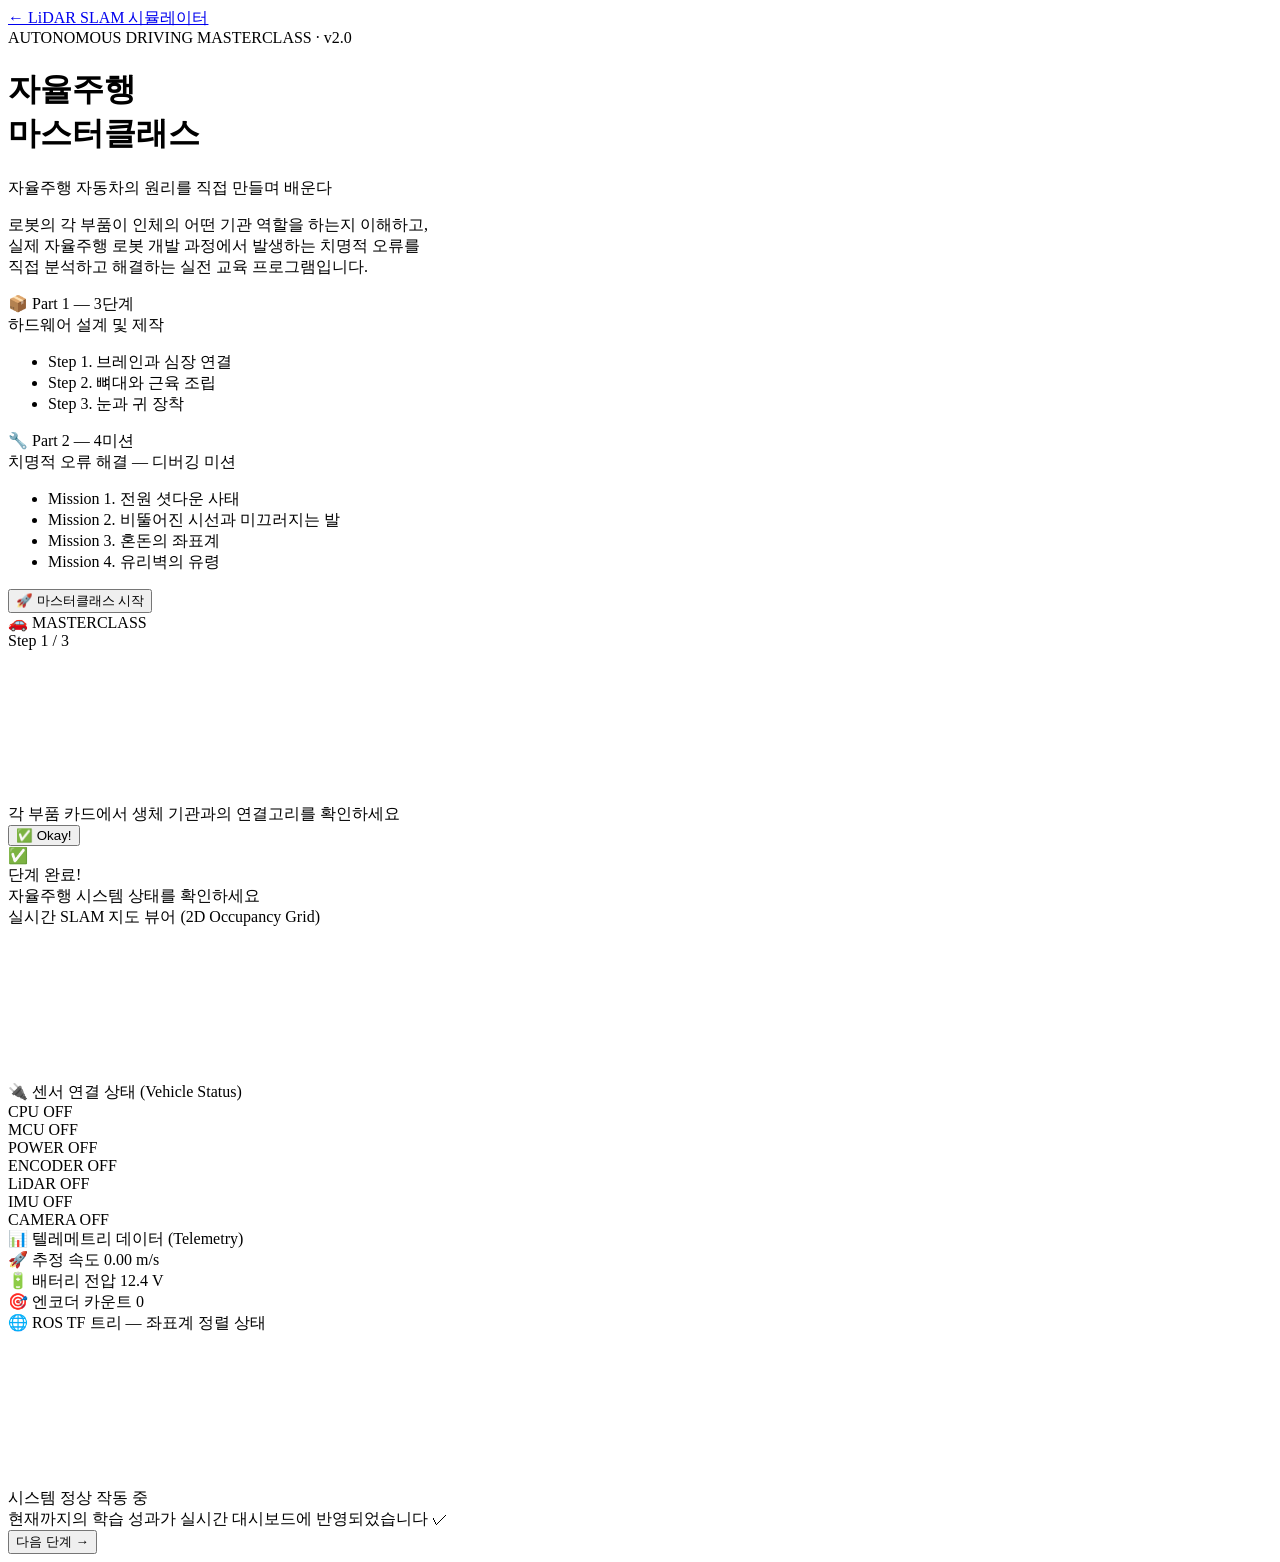
==== masterclass.html @ acd0f4ce "Add files via upload" ====
<!DOCTYPE html>
<html lang="ko">
<head>
  <meta charset="UTF-8" />
  <meta name="viewport" content="width=device-width, initial-scale=1.0" />
  <title>자율주행 마스터클래스 | 하드웨어 설계 & 디버깅 미션</title>
  <meta name="description" content="단계별 하드웨어 조립과 치명적 오류 해결 미션으로 자율주행 기술의 원리를 체험하는 교육 프로그램" />
  <link rel="preconnect" href="https://fonts.googleapis.com" />
  <link rel="preconnect" href="https://fonts.gstatic.com" crossorigin />
  <link href="https://fonts.googleapis.com/css2?family=Orbitron:wght@400;700;900&family=JetBrains+Mono:wght@400;600&family=Noto+Sans+KR:wght@300;400;500;700&display=swap" rel="stylesheet" />
  <link rel="stylesheet" href="css/masterclass.css" />
</head>
<body>

<!-- ★ 스캔라인 오버레이 (사이버펑크 효과) -->
<div class="mc-scanlines"></div>

<!-- ══════════════════════════════════════════════════════════
     SCREEN 1: 인트로 화면
     ══════════════════════════════════════════════════════════ -->
<div id="screen-intro" class="mc-screen active">

  <!-- 기존 시뮬레이터로 돌아가기 -->
  <a href="index.html" class="back-to-sim" title="LiDAR SLAM 시뮬레이터로 돌아가기">
    ← LiDAR SLAM 시뮬레이터
  </a>

  <!-- 배경 그리드 -->
  <div class="intro-bg-grid"></div>

  <!-- 메인 콘텐츠 -->
  <div class="intro-content">
    <div class="intro-badge">AUTONOMOUS DRIVING MASTERCLASS · v2.0</div>

    <h1 class="intro-title mc-glitch">
      자율주행<br>마스터클래스
    </h1>
    <div class="intro-subtitle">자율주행 자동차의 원리를 직접 만들며 배운다</div>
    <p class="intro-desc">
      로봇의 각 부품이 인체의 어떤 기관 역할을 하는지 이해하고,<br>
      실제 자율주행 로봇 개발 과정에서 발생하는 치명적 오류를<br>
      직접 분석하고 해결하는 실전 교육 프로그램입니다.
    </p>

    <!-- 프로그램 구조 카드 -->
    <div class="intro-structure">
      <div class="intro-part-card">
        <div class="part-label">📦 Part 1 — 3단계</div>
        <div class="part-title">하드웨어 설계 및 제작</div>
        <ul class="part-items">
          <li>Step 1. 브레인과 심장 연결</li>
          <li>Step 2. 뼈대와 근육 조립</li>
          <li>Step 3. 눈과 귀 장착</li>
        </ul>
      </div>
      <div class="intro-part-card">
        <div class="part-label">🔧 Part 2 — 4미션</div>
        <div class="part-title">치명적 오류 해결 — 디버깅 미션</div>
        <ul class="part-items">
          <li>Mission 1. 전원 셧다운 사태</li>
          <li>Mission 2. 비뚤어진 시선과 미끄러지는 발</li>
          <li>Mission 3. 혼돈의 좌표계</li>
          <li>Mission 4. 유리벽의 유령</li>
        </ul>
      </div>
    </div>

    <button id="btn-mc-start" class="btn-mc-start">
      🚀 마스터클래스 시작
    </button>
  </div>

</div>

<!-- ══════════════════════════════════════════════════════════
     SCREEN 2: 스테이지 화면 (Step / Mission)
     ══════════════════════════════════════════════════════════ -->
<div id="screen-stage" class="mc-screen">

  <!-- 진행 헤더 -->
  <div class="mc-progress-header">
    <div class="mc-logo-small">🚗 MASTERCLASS</div>
    <div class="mc-breadcrumb" id="mc-breadcrumb">
      <!-- JS에서 동적 생성 -->
    </div>
    <div class="mc-stage-label" id="mc-stage-label">Step 1 / 3</div>
  </div>

  <!-- 본문: 왼쪽(내용) + 오른쪽(캔버스) -->
  <div class="stage-body">

    <!-- 왼쪽: 텍스트 콘텐츠 (JS에서 주입) -->
    <div class="stage-left" id="stage-left">
      <!-- 동적 생성 -->
    </div>

    <!-- 오른쪽: 인터랙티브 캔버스 -->
    <div class="stage-right" id="stage-right">
      <canvas id="canvas-stage" class="stage-canvas"></canvas>
    </div>

  </div>

  <!-- 하단 액션 바 -->
  <div class="stage-action-bar">
    <div class="stage-action-hint" id="stage-action-hint">
      각 부품 카드에서 생체 기관과의 연결고리를 확인하세요
    </div>
    <div style="display:flex;gap:1rem;align-items:center;">
      <button id="btn-okay" class="btn-okay">✅ Okay!</button>
      <button id="btn-mission-clear" class="btn-mission-clear" style="display:none;">🎯 미션 클리어!</button>
    </div>
  </div>

</div>

<!-- ══════════════════════════════════════════════════════════
     SCREEN 3: 자율주행 대시보드
     ══════════════════════════════════════════════════════════ -->
<div id="screen-dashboard" class="mc-screen">

  <!-- 대시보드 헤더 -->
  <div class="dashboard-header">
    <div class="dashboard-badge" id="dash-badge-icon">✅</div>
    <div>
      <div class="dashboard-title" id="dash-title">단계 완료!</div>
      <div class="dashboard-subtitle" id="dash-subtitle">자율주행 시스템 상태를 확인하세요</div>
    </div>
    <div class="achievement-badges" id="achievement-badges">
      <!-- JS에서 동적 생성 -->
    </div>
  </div>

  <!-- 대시보드 본문 -->
  <div class="dashboard-body">

    <!-- 왼쪽: 실시간 SLAM 지도 -->
    <div class="slam-panel">
      <div class="panel-label">실시간 SLAM 지도 뷰어 (2D Occupancy Grid)</div>
      <canvas id="canvas-slam-dash"></canvas>
    </div>

    <!-- 오른쪽: 상태 패널들 -->
    <div class="dashboard-right">

      <!-- 센서 연결 상태 -->
      <div class="sensor-panel">
        <div class="panel-title">🔌 센서 연결 상태 (Vehicle Status)</div>
        <div class="sensor-grid">
          <div class="sensor-item" id="sensor-cpu">
            <div class="sensor-led"></div>
            <span class="sensor-name">CPU</span>
            <span class="sensor-status-text">OFF</span>
          </div>
          <div class="sensor-item" id="sensor-mcu">
            <div class="sensor-led"></div>
            <span class="sensor-name">MCU</span>
            <span class="sensor-status-text">OFF</span>
          </div>
          <div class="sensor-item" id="sensor-power">
            <div class="sensor-led"></div>
            <span class="sensor-name">POWER</span>
            <span class="sensor-status-text">OFF</span>
          </div>
          <div class="sensor-item" id="sensor-encoder">
            <div class="sensor-led"></div>
            <span class="sensor-name">ENCODER</span>
            <span class="sensor-status-text">OFF</span>
          </div>
          <div class="sensor-item" id="sensor-lidar">
            <div class="sensor-led"></div>
            <span class="sensor-name">LiDAR</span>
            <span class="sensor-status-text">OFF</span>
          </div>
          <div class="sensor-item" id="sensor-imu">
            <div class="sensor-led"></div>
            <span class="sensor-name">IMU</span>
            <span class="sensor-status-text">OFF</span>
          </div>
          <div class="sensor-item" id="sensor-camera">
            <div class="sensor-led"></div>
            <span class="sensor-name">CAMERA</span>
            <span class="sensor-status-text">OFF</span>
          </div>
        </div>
      </div>

      <!-- 텔레메트리 데이터 -->
      <div class="telemetry-panel">
        <div class="panel-title">📊 텔레메트리 데이터 (Telemetry)</div>
        <div class="telemetry-grid">
          <div class="telem-item">
            <span class="telem-label">🚀 추정 속도</span>
            <span class="telem-value" id="telem-speed">0.00 m/s</span>
          </div>
          <div class="telem-item">
            <span class="telem-label">🔋 배터리 전압</span>
            <span class="telem-value good" id="telem-battery">12.4 V</span>
          </div>
          <div class="telem-item">
            <span class="telem-label">🎯 엔코더 카운트</span>
            <span class="telem-value" id="telem-encoder">0</span>
          </div>
        </div>
      </div>

      <!-- ROS TF 트리 -->
      <div class="tf-panel">
        <div class="panel-title">🌐 ROS TF 트리 — 좌표계 정렬 상태</div>
        <canvas id="canvas-tf"></canvas>
      </div>

      <!-- 시스템 상태 메시지 -->
      <div class="status-message-bar" id="dash-status-msg">
        시스템 정상 작동 중
      </div>

    </div>
  </div>

  <!-- 대시보드 하단 액션 바 -->
  <div class="dashboard-action-bar">
    <div class="dashboard-action-info">
      현재까지의 학습 성과가 실시간 대시보드에 반영되었습니다 ✓
    </div>
    <div style="display:flex;gap:1rem;">
      <button id="btn-next-stage" class="btn-next-stage">다음 단계 →</button>
      <button id="btn-finish" class="btn-finish" style="display:none;">🏆 완주 인증 & 시뮬레이터로 →</button>
    </div>
  </div>

  <!-- 최종 완료 시 축하 파티클 -->
  <div class="celebration-overlay" id="celebration-overlay"></div>

</div>

<!-- 스크립트 (순서 중요: dashboard.js 먼저) -->
<script src="js/dashboard.js"></script>
<script src="js/masterclass.js"></script>

</body>
</html>
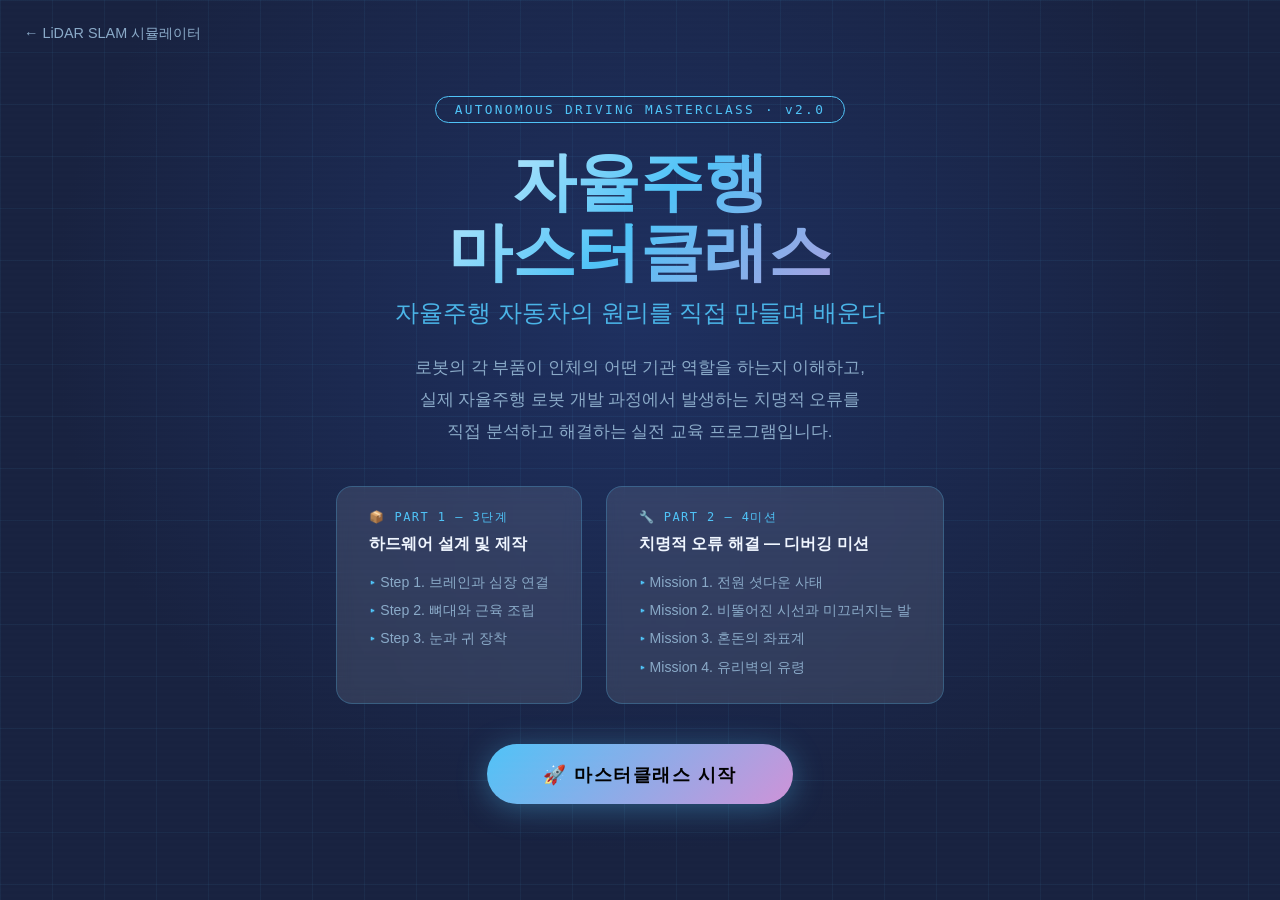
==== commit 7b4edaf6: "Update masterclass.html" ====
--- a/masterclass.html
+++ b/masterclass.html
@@ -8,7 +8,7 @@
   <link rel="preconnect" href="https://fonts.googleapis.com" />
   <link rel="preconnect" href="https://fonts.gstatic.com" crossorigin />
   <link href="https://fonts.googleapis.com/css2?family=Orbitron:wght@400;700;900&family=JetBrains+Mono:wght@400;600&family=Noto+Sans+KR:wght@300;400;500;700&display=swap" rel="stylesheet" />
-  <link rel="stylesheet" href="css/masterclass.css" />
+  <link rel="stylesheet" href="masterclass.css" />
 </head>
 <body>
 
@@ -235,8 +235,8 @@
 </div>
 
 <!-- 스크립트 (순서 중요: dashboard.js 먼저) -->
-<script src="js/dashboard.js"></script>
-<script src="js/masterclass.js"></script>
+<script src="dashboard.js"></script>
+<script src="masterclass.js"></script>
 
 </body>
 </html>
--- a/masterclass.css
+++ b/masterclass.css
@@ -0,0 +1,713 @@
+/* ================================================================
+   masterclass.css — 자율주행 마스터클래스 (밝은 버전 · 중학생용)
+   ================================================================ */
+
+@import url('https://fonts.googleapis.com/css2?family=Orbitron:wght@400;700;900&display=swap');
+
+/* ── CSS Variables (밝고 선명한 팔레트) ── */
+:root {
+  --mc-bg:        #182240;
+  --mc-bg-light:  #1f2d54;
+  --mc-card:      rgba(255, 255, 255, 0.10);
+  --mc-card-hover:rgba(255, 255, 255, 0.16);
+  --mc-cyan:      #4fc3f7;
+  --mc-cyan-dim:  rgba(79, 195, 247, 0.18);
+  --mc-purple:    #ce93d8;
+  --mc-green:     #69f0ae;
+  --mc-green-dim: rgba(105, 240, 174, 0.18);
+  --mc-amber:     #ffcc02;
+  --mc-amber-dim: rgba(255, 204, 2, 0.18);
+  --mc-red:       #ff8a80;
+  --mc-red-dim:   rgba(255, 138, 128, 0.18);
+  --mc-text:      #f0f6ff;
+  --mc-text-dim:  #8aaac8;
+  --mc-border:    rgba(79, 195, 247, 0.25);
+  --glow-cyan:   0 0 22px rgba(79,195,247,.45), 0 0 60px rgba(79,195,247,.12);
+  --glow-green:  0 0 22px rgba(105,240,174,.45), 0 0 60px rgba(105,240,174,.12);
+  --glow-amber:  0 0 22px rgba(255,204,2,.45), 0 0 60px rgba(255,204,2,.12);
+  --glow-red:    0 0 22px rgba(255,138,128,.45);
+}
+
+/* ── Reset ── */
+*, *::before, *::after { box-sizing: border-box; margin: 0; padding: 0; }
+
+html, body {
+  width: 100%; height: 100%;
+  overflow: hidden;
+  background: var(--mc-bg);
+  color: var(--mc-text);
+  font-family: 'Noto Sans KR', sans-serif;
+  font-size: 16px;
+  -webkit-font-smoothing: antialiased;
+}
+
+/* ── 스캔라인 오버레이 (은은하게) ── */
+.mc-scanlines {
+  position: fixed; inset: 0;
+  background: repeating-linear-gradient(
+    0deg, transparent, transparent 3px,
+    rgba(255,255,255,.008) 3px, rgba(255,255,255,.008) 6px
+  );
+  pointer-events: none; z-index: 9999;
+}
+
+/* ── Screen System ── */
+.mc-screen {
+  position: fixed; inset: 0;
+  display: flex; flex-direction: column;
+  opacity: 0; pointer-events: none;
+  transition: opacity .42s ease;
+}
+.mc-screen.active   { opacity: 1; pointer-events: all; }
+.mc-screen.fade-out { opacity: 0; transition: opacity .32s ease; }
+
+/* ══════════════════════════════════════════════
+   인트로 화면
+   ══════════════════════════════════════════════ */
+#screen-intro {
+  justify-content: center; align-items: center;
+  background: radial-gradient(ellipse at 50% 35%, #1e3060 0%, var(--mc-bg) 65%);
+  overflow: hidden;
+}
+
+.intro-bg-grid {
+  position: absolute; inset: 0;
+  background-image:
+    linear-gradient(rgba(79,195,247,.06) 1px, transparent 1px),
+    linear-gradient(90deg, rgba(79,195,247,.06) 1px, transparent 1px);
+  background-size: 52px 52px;
+  animation: grid-drift 20s linear infinite;
+}
+@keyframes grid-drift { to { transform: translateY(52px); } }
+
+.intro-content {
+  position: relative; z-index: 1;
+  text-align: center; max-width: 860px; padding: 2rem;
+}
+
+.intro-badge {
+  display: inline-block;
+  font-family: 'JetBrains Mono', monospace; font-size: .8rem;
+  letter-spacing: .18em; color: var(--mc-cyan);
+  border: 1px solid var(--mc-cyan); padding: .32rem 1.2rem;
+  border-radius: 20px; margin-bottom: 1.5rem;
+  animation: pulse-border 2.5s ease-in-out infinite;
+}
+@keyframes pulse-border {
+  0%,100% { box-shadow: 0 0 6px rgba(79,195,247,.3); }
+  50%      { box-shadow: var(--glow-cyan); }
+}
+
+.intro-title {
+  font-family: 'Orbitron', sans-serif;
+  font-size: clamp(2.4rem, 5.5vw, 4rem);
+  font-weight: 900; line-height: 1.1;
+  background: linear-gradient(135deg, #ffffff 0%, var(--mc-cyan) 50%, var(--mc-purple) 100%);
+  -webkit-background-clip: text; -webkit-text-fill-color: transparent;
+  background-clip: text; margin-bottom: .6rem;
+}
+
+.intro-subtitle {
+  font-family: 'Orbitron', sans-serif;
+  font-size: clamp(1rem, 2.3vw, 1.5rem);
+  color: var(--mc-cyan); opacity: .9; margin-bottom: 1.4rem;
+}
+
+.intro-desc {
+  font-size: 1.05rem; line-height: 1.9; color: var(--mc-text-dim);
+  max-width: 600px; margin: 0 auto 2.4rem;
+}
+
+.intro-structure {
+  display: flex; justify-content: center; gap: 1.5rem;
+  margin-bottom: 2.5rem; flex-wrap: wrap;
+}
+
+.intro-part-card {
+  background: var(--mc-card); backdrop-filter: blur(8px);
+  border: 1px solid var(--mc-border); border-radius: 16px;
+  padding: 1.4rem 2rem; text-align: left; min-width: 220px;
+  transition: border-color .3s, box-shadow .3s;
+}
+.intro-part-card:hover {
+  border-color: var(--mc-cyan); box-shadow: var(--glow-cyan);
+}
+.intro-part-card .part-label {
+  font-family: 'JetBrains Mono', monospace; font-size: .75rem;
+  color: var(--mc-cyan); letter-spacing: .12em; text-transform: uppercase;
+  margin-bottom: .5rem;
+}
+.intro-part-card .part-title {
+  font-weight: 700; font-size: 1rem; color: var(--mc-text); margin-bottom: .8rem;
+}
+.intro-part-card .part-items {
+  list-style: none; font-size: .88rem; color: var(--mc-text-dim); line-height: 2;
+}
+.intro-part-card .part-items li::before { content: '▸ '; color: var(--mc-cyan); }
+
+.btn-mc-start {
+  font-family: 'Orbitron', sans-serif; font-size: 1.15rem; font-weight: 700;
+  color: #000;
+  background: linear-gradient(135deg, var(--mc-cyan), var(--mc-purple));
+  border: none; padding: 1.1rem 3.5rem; border-radius: 50px;
+  cursor: pointer; letter-spacing: .08em;
+  box-shadow: 0 4px 30px rgba(79,195,247,.35);
+  transition: transform .22s, box-shadow .22s;
+}
+.btn-mc-start:hover {
+  transform: translateY(-3px) scale(1.04);
+  box-shadow: 0 8px 50px rgba(79,195,247,.6);
+}
+
+.back-to-sim {
+  position: absolute; top: 1.5rem; left: 1.5rem;
+  font-size: .9rem; color: var(--mc-text-dim);
+  text-decoration: none; transition: color .2s; z-index: 10;
+  display: flex; align-items: center; gap: .4rem;
+}
+.back-to-sim:hover { color: var(--mc-cyan); }
+
+/* ══════════════════════════════════════════════
+   진행 헤더
+   ══════════════════════════════════════════════ */
+.mc-progress-header {
+  background: rgba(15, 22, 42, .97);
+  border-bottom: 1px solid var(--mc-border);
+  padding: .9rem 1.8rem;
+  display: flex; align-items: center; gap: 1.5rem;
+  flex-shrink: 0; backdrop-filter: blur(12px);
+}
+.mc-logo-small {
+  font-family: 'Orbitron', sans-serif; font-size: .85rem;
+  color: var(--mc-cyan); white-space: nowrap; letter-spacing: .05em;
+}
+.mc-breadcrumb {
+  display: flex; align-items: center; gap: .3rem; flex: 1; flex-wrap: wrap;
+}
+.mc-crumb {
+  font-family: 'JetBrains Mono', monospace; font-size: .75rem;
+  padding: .22rem .72rem; border-radius: 20px;
+  border: 1px solid rgba(255,255,255,.1); color: var(--mc-text-dim);
+  white-space: nowrap; transition: all .3s;
+}
+.mc-crumb.done   { border-color: var(--mc-green); color: var(--mc-green); background: var(--mc-green-dim); }
+.mc-crumb.active { border-color: var(--mc-cyan);  color: var(--mc-cyan);  background: var(--mc-cyan-dim); box-shadow: 0 0 8px rgba(79,195,247,.3); }
+.mc-crumb-sep    { color: var(--mc-text-dim); font-size: .7rem; }
+.mc-stage-label  {
+  font-family: 'Orbitron', sans-serif; font-size: .75rem;
+  color: var(--mc-amber); text-transform: uppercase; letter-spacing: .12em; white-space: nowrap;
+}
+
+/* ══════════════════════════════════════════════
+   스테이지 화면 (Step / Mission)
+   ══════════════════════════════════════════════ */
+#screen-stage { overflow: hidden; }
+
+.stage-body {
+  display: grid; grid-template-columns: minmax(420px, 1.25fr) 1fr;
+  flex: 1; overflow: hidden;
+}
+
+/* 왼쪽 패널 */
+.stage-left {
+  padding: 1.8rem 2rem;
+  overflow-y: auto;
+  display: flex; flex-direction: column; gap: 1.2rem;
+  border-right: 1px solid var(--mc-border);
+  background: linear-gradient(170deg, rgba(20,32,65,.8) 0%, rgba(15,22,48,.95) 100%);
+  scrollbar-width: thin; scrollbar-color: var(--mc-cyan-dim) transparent;
+}
+.stage-left::-webkit-scrollbar { width: 4px; }
+.stage-left::-webkit-scrollbar-thumb { background: var(--mc-cyan-dim); border-radius: 2px; }
+
+/* 오른쪽 패널 */
+.stage-right {
+  position: relative; overflow: hidden;
+  background: rgba(12,20,40,.6);
+  display: flex; align-items: stretch; justify-content: center;
+}
+
+/* 스테이지 헤더 요소 */
+.stage-part-badge {
+  display: inline-flex; align-items: center; gap: .5rem;
+  font-family: 'JetBrains Mono', monospace; font-size: .78rem;
+  color: var(--mc-amber); border: 1px solid var(--mc-amber);
+  padding: .25rem .9rem; border-radius: 20px;
+  background: var(--mc-amber-dim);
+}
+.stage-icon  { font-size: 2.4rem; line-height: 1; }
+.stage-title {
+  font-family: 'Orbitron', sans-serif; font-size: 1.55rem;
+  font-weight: 700; color: #fff; line-height: 1.2;
+}
+.stage-subtitle { font-size: 1rem; color: var(--mc-cyan); font-weight: 600; margin-top: .25rem; }
+.mission-difficulty {
+  display: flex; align-items: center; gap: .5rem; margin-top: .35rem;
+}
+.mission-difficulty .label { font-family: 'JetBrains Mono', monospace; font-size: .78rem; color: var(--mc-text-dim); }
+.mission-difficulty .stars { color: var(--mc-amber); font-size: .9rem; letter-spacing: .1em; }
+
+/* 스토리 내러티브 박스 */
+.stage-narrative {
+  background: rgba(79,195,247,.07);
+  border: 1px solid rgba(79,195,247,.22);
+  border-left: 4px solid var(--mc-cyan);
+  border-radius: 12px; padding: 1.2rem 1.4rem;
+  font-size: 1rem; line-height: 1.85; color: var(--mc-text);
+  white-space: pre-line;
+}
+
+/* 부품 카드 (Step) */
+.components-grid { display: flex; flex-direction: column; gap: .9rem; }
+
+.component-card {
+  background: var(--mc-card);
+  border: 1px solid rgba(255,255,255,.12); border-radius: 14px;
+  padding: 1.1rem 1.3rem; position: relative; overflow: hidden;
+  transition: all .25s;
+}
+.component-card::before {
+  content: ''; position: absolute; left: 0; top: 0; bottom: 0; width: 4px;
+  background: var(--card-color, var(--mc-cyan)); border-radius: 4px 0 0 4px;
+}
+.component-card:hover {
+  border-color: var(--card-color, var(--mc-cyan));
+  box-shadow: 0 0 20px rgba(79,195,247,.15);
+  transform: translateX(4px);
+}
+
+.card-header-row {
+  display: flex; align-items: center; gap: .8rem;
+  flex-wrap: wrap; margin-bottom: .55rem;
+}
+.card-organ {
+  font-size: .75rem; color: var(--card-color, var(--mc-cyan));
+  border: 1px solid currentColor; padding: .14rem .65rem; border-radius: 20px;
+  font-family: 'JetBrains Mono', monospace; letter-spacing: .04em;
+  background: rgba(0,0,0,.25);
+}
+.card-name   { font-weight: 700; font-size: 1rem; color: #fff; }
+.card-example {
+  font-family: 'JetBrains Mono', monospace; font-size: .75rem;
+  color: var(--mc-text-dim); margin-bottom: .5rem;
+}
+.card-desc   { font-size: .95rem; line-height: 1.75; color: var(--mc-text); }
+.card-detail {
+  margin-top: .5rem; font-family: 'JetBrains Mono', monospace;
+  font-size: .72rem; color: var(--card-color, var(--mc-cyan)); opacity: .8;
+}
+
+/* 퀴즈 패널 (Mission) */
+.quiz-panel {
+  background: var(--mc-card); border: 1px solid var(--mc-border);
+  border-radius: 14px; padding: 1.2rem 1.4rem;
+  display: flex; flex-direction: column; gap: .85rem;
+}
+.quiz-question {
+  font-weight: 700; font-size: 1rem; color: var(--mc-amber); line-height: 1.6;
+}
+.quiz-options  { display: flex; flex-direction: column; gap: .65rem; }
+.quiz-option {
+  display: flex; align-items: flex-start; gap: .85rem;
+  padding: .88rem 1rem; border: 2px solid rgba(255,255,255,.1);
+  border-radius: 10px; cursor: pointer; transition: all .2s;
+  background: rgba(255,255,255,.03);
+  font-size: .95rem; line-height: 1.6; color: var(--mc-text);
+}
+.quiz-option:hover:not(.answered) {
+  border-color: rgba(255,255,255,.25); background: rgba(255,255,255,.07);
+}
+.quiz-option.correct { border-color: var(--mc-green); background: var(--mc-green-dim); color: var(--mc-green); }
+.quiz-option.wrong   { border-color: var(--mc-red);   background: var(--mc-red-dim);   opacity: .65; }
+.quiz-option.answered { cursor: not-allowed; }
+.quiz-option-num {
+  font-family: 'Orbitron', sans-serif; font-size: .8rem;
+  color: var(--mc-cyan); min-width: 20px; font-weight: 700; flex-shrink: 0; margin-top: .1rem;
+}
+.quiz-feedback {
+  padding: .85rem 1rem; border-radius: 10px;
+  font-size: .92rem; line-height: 1.65; display: none;
+}
+.quiz-feedback.correct { background: var(--mc-green-dim); color: var(--mc-green); display: block; border-left: 3px solid var(--mc-green); }
+.quiz-feedback.wrong   { background: var(--mc-red-dim);   color: var(--mc-red);   display: block; border-left: 3px solid var(--mc-red); }
+
+/* 하단 액션 바 */
+.stage-action-bar {
+  padding: 1rem 2rem; background: rgba(12, 18, 38, .98);
+  border-top: 1px solid var(--mc-border);
+  display: flex; align-items: center; justify-content: space-between; flex-shrink: 0;
+}
+.stage-action-hint { font-size: .88rem; color: var(--mc-text-dim); }
+
+.btn-okay {
+  font-family: 'Orbitron', sans-serif; font-size: 1rem; font-weight: 700; color: #000;
+  background: linear-gradient(135deg, var(--mc-green), #2ecc71);
+  border: none; padding: .85rem 2.4rem; border-radius: 50px;
+  cursor: pointer; letter-spacing: .07em;
+  box-shadow: var(--glow-green); transition: transform .2s, box-shadow .2s, opacity .2s;
+}
+.btn-okay:disabled { opacity: .3; cursor: not-allowed; box-shadow: none; }
+.btn-okay:not(:disabled):hover {
+  transform: translateY(-2px) scale(1.04); box-shadow: 0 0 40px rgba(105,240,174,.7);
+}
+
+.btn-mission-clear {
+  font-family: 'Orbitron', sans-serif; font-size: 1rem; font-weight: 700; color: #000;
+  background: linear-gradient(135deg, var(--mc-amber), #ff8f00);
+  border: none; padding: .85rem 2.4rem; border-radius: 50px;
+  cursor: pointer; letter-spacing: .07em;
+  box-shadow: var(--glow-amber); transition: transform .2s, box-shadow .2s;
+}
+.btn-mission-clear:hover {
+  transform: translateY(-2px) scale(1.04); box-shadow: 0 0 40px rgba(255,204,2,.7);
+}
+
+/* 스테이지 캔버스 (mission) */
+.stage-canvas { width: 100%; height: 100%; }
+
+/* ══════════════════════════════════════════════
+   ★ 드래그 & 드롭 조립 구역 (Part 1 Steps)
+   ══════════════════════════════════════════════ */
+.assembly-wrapper {
+  display: flex; flex-direction: column;
+  width: 100%; height: 100%;
+  padding: 1.2rem 1rem; gap: .9rem;
+  align-items: center; justify-content: space-between;
+  overflow: visible;
+}
+
+.assembly-header {
+  text-align: center;
+}
+.assembly-title {
+  font-family: 'Orbitron', sans-serif; font-size: .9rem;
+  color: var(--mc-cyan); letter-spacing: .05em;
+  margin-bottom: .25rem;
+}
+.assembly-subtitle {
+  font-size: .82rem; color: var(--mc-text-dim);
+}
+
+/* 로봇 figure 레이아웃 */
+.robot-figure {
+  display: flex; flex-direction: column; align-items: center; gap: .8rem;
+  flex: 1; justify-content: center;
+}
+.robot-row {
+  display: flex; align-items: center; justify-content: center; gap: 1rem;
+}
+.robot-torso-area {
+  display: flex; flex-direction: column; align-items: center;
+  background: rgba(79,195,247,.06); border: 2px dashed rgba(79,195,247,.2);
+  border-radius: 18px; padding: .6rem 1rem; width: 90px;
+}
+.robot-body-emoji { font-size: 2.8rem; opacity: .35; user-select: none; }
+.robot-wheels { font-size: 1.4rem; opacity: .25; user-select: none; }
+
+/* 드롭 존 */
+.drop-zone {
+  width: 100px; height: 90px;
+  border: 2.5px dashed rgba(255,255,255,.22);
+  border-radius: 16px;
+  display: flex; flex-direction: column;
+  align-items: center; justify-content: center; gap: 3px;
+  transition: all .25s; cursor: pointer;
+  background: rgba(255,255,255,.04);
+  position: relative;
+  z-index: 10;
+  pointer-events: auto;
+}
+.dz-icon  { font-size: 1.8rem; opacity: .55; transition: all .25s; pointer-events: none; }
+.dz-label { font-size: .68rem; color: rgba(255,255,255,.45); text-align: center; line-height: 1.3; transition: all .25s; pointer-events: none; }
+.dz-hint  {
+  font-size: .58rem; color: rgba(255,255,255,.28);
+  text-align: center; white-space: pre-line; line-height: 1.4;
+  position: absolute; bottom: 4px; left: 0; right: 0;
+  pointer-events: none;
+}
+
+.drop-zone.drag-over {
+  border-color: var(--slot-color, var(--mc-cyan));
+  background: rgba(79,195,247,.14);
+  transform: scale(1.06);
+  box-shadow: 0 0 22px rgba(79,195,247,.28);
+}
+.drop-zone.filled {
+  border-color: var(--slot-color, var(--mc-green));
+  border-style: solid; border-width: 2px;
+  background: rgba(105,240,174,.08);
+  cursor: default;
+}
+.drop-zone.filled .dz-icon  { font-size: 2.2rem; opacity: 1; }
+.drop-zone.filled .dz-label { color: var(--slot-color, var(--mc-green)); font-weight: 700; font-size: .75rem; }
+.drop-zone.filled .dz-hint  { display: none; }
+
+.drop-zone.wrong-drop {
+  border-color: var(--mc-red);
+  background: var(--mc-red-dim);
+  animation: shake .4s ease;
+}
+
+@keyframes shake {
+  0%,100% { transform: none; }
+  20% { transform: translateX(-7px); }
+  40% { transform: translateX(7px); }
+  60% { transform: translateX(-5px); }
+  80% { transform: translateX(5px); }
+}
+
+/* 조립 완료 반짝임 */
+@keyframes assembled-glow {
+  0% { box-shadow: none; }
+  50% { box-shadow: 0 0 30px rgba(105,240,174,.5), inset 0 0 15px rgba(105,240,174,.1); }
+  100% { box-shadow: none; }
+}
+.drop-zone.just-filled { animation: assembled-glow .6s ease; }
+
+/* 부품 트레이 */
+.parts-divider {
+  display: flex; align-items: center; gap: .8rem; width: 100%;
+}
+.parts-divider::before, .parts-divider::after {
+  content: ''; flex: 1; height: 1px; background: rgba(255,255,255,.1);
+}
+.parts-divider-label {
+  font-size: .78rem; color: var(--mc-amber); font-weight: 700; white-space: nowrap;
+}
+
+.parts-tray {
+  display: flex; gap: .8rem; flex-wrap: wrap; justify-content: center;
+  padding: .9rem 1rem;
+  background: rgba(255,255,255,.04);
+  border: 1px dashed rgba(255,255,255,.14);
+  border-radius: 16px; width: 100%;
+}
+
+/* 드래그 가능한 부품 카드 */
+.draggable-part {
+  display: flex; flex-direction: column; align-items: center; gap: 4px;
+  padding: .8rem 1rem;
+  background: var(--mc-card);
+  border: 2px solid var(--part-color, var(--mc-cyan));
+  border-radius: 14px; cursor: grab;
+  transition: all .22s; user-select: none; min-width: 82px;
+  text-align: center;
+  box-shadow: 0 0 12px rgba(0,0,0,.25);
+}
+.draggable-part:hover:not(.placed) {
+  background: var(--mc-card-hover);
+  transform: translateY(-4px) scale(1.04);
+  box-shadow: 0 10px 25px rgba(0,0,0,.3), 0 0 12px rgba(79,195,247,.15);
+}
+.draggable-part:active { cursor: grabbing; }
+.draggable-part.dragging { opacity: .45; transform: scale(.94); cursor: grabbing; }
+.draggable-part.placed  { opacity: .25; pointer-events: none; transform: scale(.9); }
+
+.part-emoji { font-size: 2rem; pointer-events: none; }
+.part-name  { font-size: .8rem; font-weight: 700; color: var(--mc-text); pointer-events: none; }
+.part-organ { font-size: .68rem; color: var(--part-color, var(--mc-cyan)); pointer-events: none; }
+
+/* 조립 완료 배너 */
+.assembly-complete-banner {
+  display: none; align-items: center; justify-content: center; gap: .6rem;
+  background: var(--mc-green-dim); border: 1px solid var(--mc-green);
+  border-radius: 12px; padding: .7rem 1.2rem;
+  font-size: .92rem; font-weight: 700; color: var(--mc-green);
+  width: 100%; text-align: center;
+  animation: slide-up .4s ease;
+}
+.assembly-complete-banner.visible { display: flex; }
+@keyframes slide-up {
+  from { opacity: 0; transform: translateY(10px); }
+  to   { opacity: 1; transform: translateY(0); }
+}
+
+/* 글리치 */
+@keyframes glitch {
+  0%,88%,100% { text-shadow: none; }
+  90% { text-shadow: 2px 0 #ff8a80; transform: translateX(-1px); }
+  93% { text-shadow: -2px 0 var(--mc-cyan); transform: translateX(1px); }
+  96% { text-shadow: 2px 0 #ff8a80; transform: translateX(-1px); }
+}
+.mc-glitch { animation: glitch 6s ease-in-out infinite; }
+
+/* ══════════════════════════════════════════════
+   대시보드 화면
+   ══════════════════════════════════════════════ */
+#screen-dashboard { overflow: hidden; }
+
+.dashboard-header {
+  padding: 1rem 1.8rem; background: rgba(12, 18, 38, .98);
+  border-bottom: 1px solid var(--mc-border);
+  display: flex; align-items: center; gap: 1.3rem; flex-shrink: 0;
+}
+.dashboard-badge { font-size: 2rem; flex-shrink: 0; }
+.dashboard-title {
+  font-family: 'Orbitron', sans-serif; font-size: 1.2rem; font-weight: 700;
+  background: linear-gradient(135deg, var(--mc-green), var(--mc-cyan));
+  -webkit-background-clip: text; -webkit-text-fill-color: transparent;
+  background-clip: text;
+}
+.dashboard-subtitle {
+  font-family: 'JetBrains Mono', monospace; font-size: .75rem;
+  color: var(--mc-text-dim); margin-top: .2rem;
+}
+.achievement-badges {
+  display: flex; gap: .45rem; margin-left: auto; align-items: center; flex-wrap: wrap;
+}
+.ach-badge {
+  display: flex; align-items: center; gap: .3rem;
+  background: var(--mc-card); border: 1px solid rgba(255,255,255,.1);
+  border-radius: 20px; padding: .24rem .7rem; font-size: .72rem; color: var(--mc-text-dim);
+  transition: all .35s;
+}
+.ach-badge.earned {
+  border-color: var(--mc-green); color: var(--mc-green); background: var(--mc-green-dim);
+  box-shadow: 0 0 10px rgba(105,240,174,.2);
+}
+
+.dashboard-body {
+  display: grid; grid-template-columns: 1fr 365px;
+  flex: 1; overflow: hidden;
+}
+
+/* SLAM 패널 */
+.slam-panel {
+  display: flex; flex-direction: column; padding: 1.1rem 1.3rem; gap: .75rem;
+  border-right: 1px solid var(--mc-border);
+  background: rgba(0,5,18,.65); overflow: hidden;
+}
+.panel-label {
+  font-family: 'Orbitron', sans-serif; font-size: .72rem;
+  color: var(--mc-cyan); letter-spacing: .13em; text-transform: uppercase;
+  display: flex; align-items: center; gap: .5rem; flex-shrink: 0;
+}
+.panel-label::before {
+  content: ''; width: 8px; height: 8px; background: var(--mc-cyan);
+  border-radius: 50%; animation: pulse-dot 1.8s ease-in-out infinite;
+}
+@keyframes pulse-dot {
+  0%,100% { opacity: 1; box-shadow: 0 0 6px var(--mc-cyan); }
+  50%      { opacity: .3; }
+}
+#canvas-slam-dash {
+  flex: 1; width: 100%; border-radius: 10px;
+  border: 1px solid rgba(79,195,247,.1); min-height: 0;
+}
+
+/* 오른쪽 컬럼 */
+.dashboard-right {
+  display: flex; flex-direction: column; overflow-y: auto;
+  padding: .9rem; gap: .85rem; background: var(--mc-bg);
+  scrollbar-width: thin; scrollbar-color: var(--mc-cyan-dim) transparent;
+}
+.dashboard-right::-webkit-scrollbar { width: 4px; }
+.dashboard-right::-webkit-scrollbar-thumb { background: var(--mc-cyan-dim); border-radius: 2px; }
+
+/* 서브 패널 */
+.sensor-panel, .telemetry-panel, .tf-panel {
+  background: var(--mc-card); border: 1px solid var(--mc-border); border-radius: 14px; padding: 1rem;
+}
+.panel-title {
+  font-family: 'Orbitron', sans-serif; font-size: .7rem;
+  color: var(--mc-cyan); letter-spacing: .13em; text-transform: uppercase;
+  margin-bottom: .75rem; padding-bottom: .5rem;
+  border-bottom: 1px solid var(--mc-border);
+}
+
+/* 센서 그리드 */
+.sensor-grid { display: grid; grid-template-columns: 1fr 1fr; gap: .5rem; }
+.sensor-item {
+  display: flex; align-items: center; gap: .5rem;
+  padding: .5rem .7rem; border-radius: 8px;
+  border: 1px solid rgba(255,255,255,.06);
+  background: rgba(255,255,255,.03); transition: all .4s;
+}
+.sensor-item.active  { border-color: rgba(105,240,174,.2); background: rgba(105,240,174,.05); }
+.sensor-item.inactive { opacity: .6; }
+.sensor-led {
+  width: 9px; height: 9px; border-radius: 50%;
+  background: #252830; transition: all .5s ease; flex-shrink: 0;
+}
+.sensor-led.on {
+  background: var(--mc-green); box-shadow: 0 0 8px var(--mc-green);
+  animation: led-blink 2.2s ease-in-out infinite;
+}
+@keyframes led-blink { 0%,100% { opacity: 1; } 50% { opacity: .5; } }
+.sensor-name { font-family: 'JetBrains Mono', monospace; font-size: .75rem; color: var(--mc-text); }
+.sensor-status-text {
+  font-family: 'JetBrains Mono', monospace; font-size: .65rem; margin-left: auto; color: #444;
+}
+.sensor-item.active .sensor-status-text { color: var(--mc-green); }
+
+/* 텔레메트리 */
+.telemetry-grid { display: flex; flex-direction: column; gap: .55rem; }
+.telem-item {
+  display: flex; align-items: center; justify-content: space-between;
+  padding: .4rem 0; border-bottom: 1px solid rgba(255,255,255,.05);
+}
+.telem-label { font-size: .82rem; color: var(--mc-text-dim); display: flex; align-items: center; gap: .35rem; }
+.telem-value {
+  font-family: 'JetBrains Mono', monospace; font-size: 1rem;
+  font-weight: 600; color: var(--mc-cyan);
+  text-shadow: 0 0 10px rgba(79,195,247,.45); transition: color .5s;
+}
+.telem-value.warn { color: var(--mc-amber); text-shadow: 0 0 10px rgba(255,204,2,.45); }
+.telem-value.good { color: var(--mc-green);  text-shadow: 0 0 10px rgba(105,240,174,.45); }
+
+#canvas-tf { width: 100%; height: 178px; border-radius: 8px; }
+
+.status-message-bar {
+  background: rgba(105,240,174,.07); border: 1px solid rgba(105,240,174,.25);
+  border-radius: 10px; padding: .6rem .9rem;
+  font-family: 'JetBrains Mono', monospace; font-size: .75rem; color: var(--mc-green);
+  display: flex; align-items: center; gap: .5rem;
+}
+.status-message-bar::before { content: '✓'; font-weight: 700; }
+
+/* 대시보드 액션 바 */
+.dashboard-action-bar {
+  padding: .9rem 1.8rem; background: rgba(12,18,38,.98);
+  border-top: 1px solid var(--mc-border);
+  display: flex; align-items: center; justify-content: space-between; flex-shrink: 0;
+}
+.dashboard-action-info { font-size: .85rem; color: var(--mc-text-dim); }
+
+.btn-next-stage {
+  font-family: 'Orbitron', sans-serif; font-size: 1rem; font-weight: 700; color: #000;
+  background: linear-gradient(135deg, var(--mc-cyan), var(--mc-purple));
+  border: none; padding: .85rem 2.4rem; border-radius: 50px;
+  cursor: pointer; letter-spacing: .07em;
+  box-shadow: var(--glow-cyan); transition: transform .2s, box-shadow .2s;
+}
+.btn-next-stage:hover { transform: translateY(-2px) scale(1.04); box-shadow: 0 0 40px rgba(79,195,247,.65); }
+
+.btn-finish {
+  font-family: 'Orbitron', sans-serif; font-size: 1rem; font-weight: 700; color: #000;
+  background: linear-gradient(135deg, #ffd700, #ff8c00);
+  border: none; padding: .85rem 2.4rem; border-radius: 50px;
+  cursor: pointer; letter-spacing: .07em;
+  box-shadow: 0 0 22px rgba(255,215,0,.4); transition: transform .2s, box-shadow .2s;
+}
+.btn-finish:hover { transform: translateY(-2px) scale(1.04); box-shadow: 0 0 45px rgba(255,215,0,.65); }
+
+/* 축하 파티클 */
+.celebration-overlay {
+  position: absolute; inset: 0; pointer-events: none; z-index: 100; overflow: hidden;
+}
+.confetti-particle {
+  position: absolute; border-radius: 2px;
+  animation: confetti-fall linear forwards;
+}
+@keyframes confetti-fall {
+  0%   { transform: translateY(-60px) rotate(0deg); opacity: 1; }
+  100% { transform: translateY(calc(100vh + 60px)) rotate(800deg); opacity: 0; }
+}
+
+/* ── 반응형 ── */
+@media (max-width: 920px) {
+  .stage-body { grid-template-columns: 1fr; }
+  .stage-right { height: 320px; border-right: none; border-top: 1px solid var(--mc-border); }
+  .dashboard-body { grid-template-columns: 1fr; }
+  .dashboard-right { max-height: 280px; flex-direction: row; flex-wrap: wrap; }
+}
